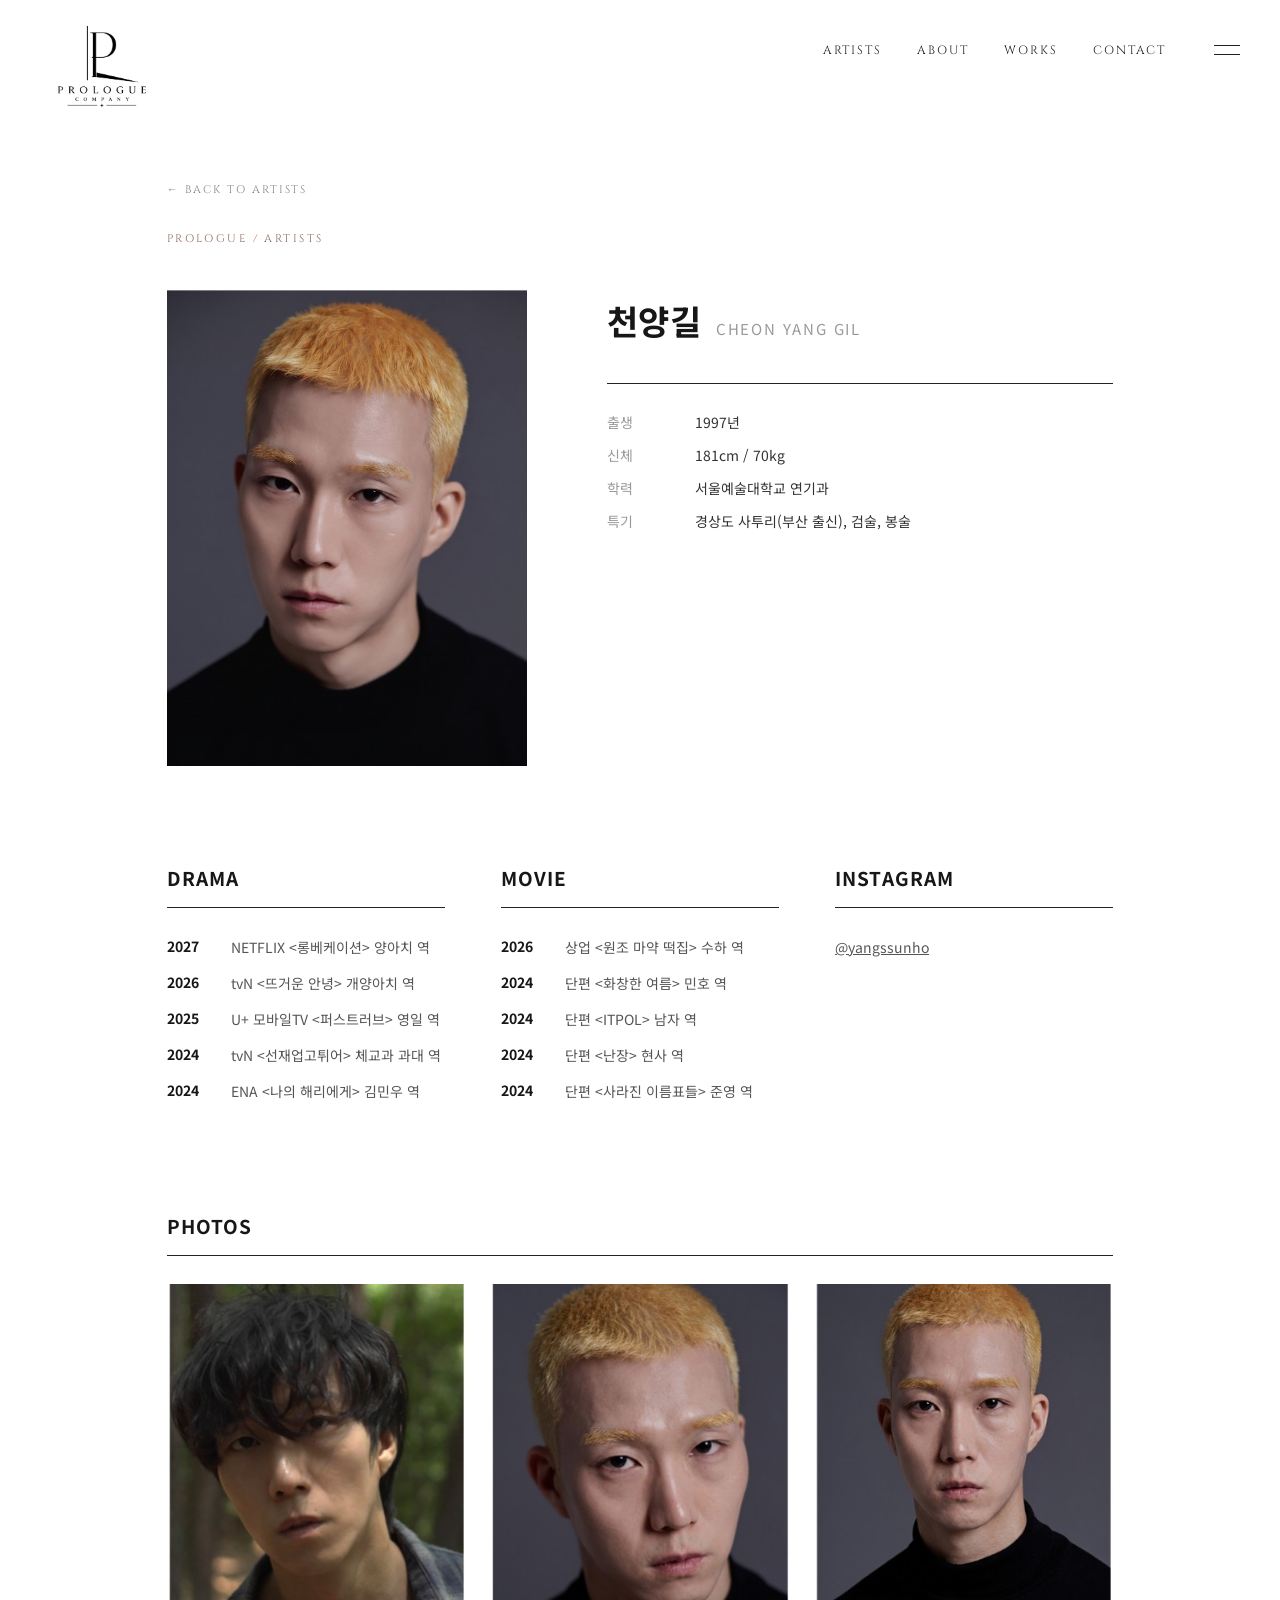
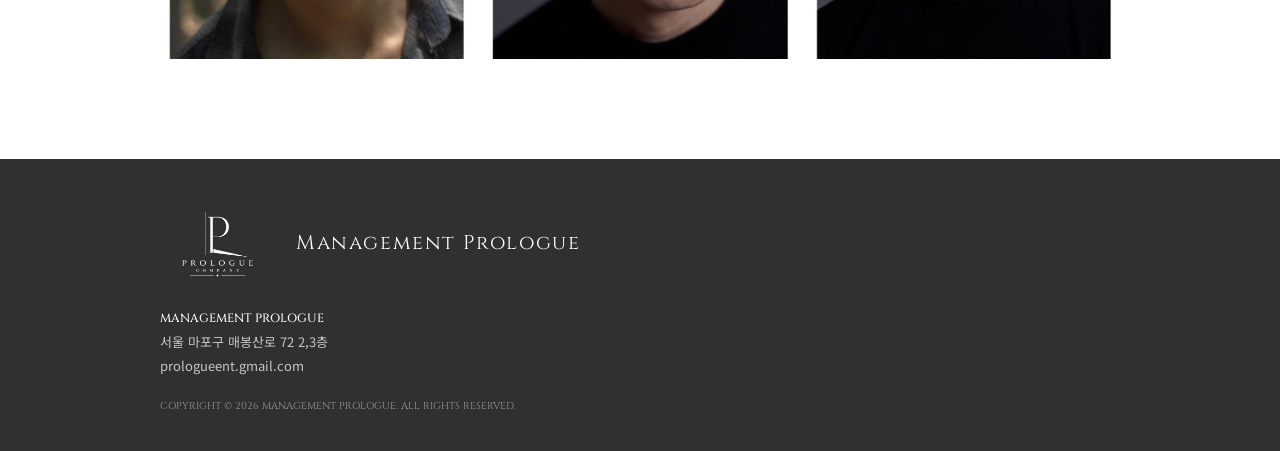
==== cheon.html @ 78cd396e "파비콘을 32x32 흰 배경 버전으로 교체" ====
<!DOCTYPE html>
<html lang="ko">
<head>
<meta charset="UTF-8">
<meta name="viewport" content="width=device-width, initial-scale=1">
<title>천양길 — PROLOGUE MANAGEMENT</title>
<link rel="icon" type="image/png" sizes="32x32" href="favicon.png">
<link href="https://fonts.googleapis.com/css2?family=Cormorant+Garamond:wght@400;500&family=Cinzel:wght@400;500&family=Noto+Sans+KR:wght@300;400;500;700&display=swap" rel="stylesheet">
<link rel="stylesheet" href="artist.css">
</head>
<body>
<header>
  <a class="logo" href="index.html" aria-label="메인 화면"><img src="main logo.png" alt="Prologue Management"></a>
  <nav>
    <a href="index.html#artists" aria-label="아티스트 화면 열기">ARTISTS</a>
    <a href="index.html#about">ABOUT</a>
    <a href="index.html#works">WORKS</a>
    <a href="index.html#contact">CONTACT</a>
    <span class="menu"></span>
  </nav>
</header>
<main class="profile">
  <a class="profile-back" href="index.html#artists">&larr; BACK TO ARTISTS</a>
  <div class="profile-kicker">PROLOGUE / ARTISTS</div>
  <div class="profile-main">
    <div class="profile-photo"><img src="cheon1.jpg" alt="천양길 배우 프로필 사진" style="object-position: center 18%;"></div>
    <div class="profile-info">
      <div class="profile-name">
        <h1>천양길 <span>CHEON YANG GIL</span></h1>
      </div>
      <dl class="profile-table">
        <div class="row"><dt>출생</dt><dd>1997년</dd></div>
        <div class="row"><dt>신체</dt><dd>181cm / 70kg</dd></div>
        <div class="row"><dt>학력</dt><dd>서울예술대학교 연기과</dd></div>
        <div class="row"><dt>특기</dt><dd>경상도 사투리(부산 출신), 검술, 봉술</dd></div>
      </dl>
    </div>
  </div>
  <div class="filmography">
    <section class="film">
      <h2>DRAMA</h2>
      <ul>
        <li><span class="year">2027</span><span class="work">NETFLIX &lt;롱베케이션&gt; 양아치 역</span></li>
        <li><span class="year">2026</span><span class="work">tvN &lt;뜨거운 안녕&gt; 개양아치 역</span></li>
        <li><span class="year">2025</span><span class="work">U+ 모바일TV &lt;퍼스트러브&gt; 영일 역</span></li>
        <li><span class="year">2024</span><span class="work">tvN &lt;선재업고튀어&gt; 체교과 과대 역</span></li>
        <li><span class="year">2024</span><span class="work">ENA &lt;나의 해리에게&gt; 김민우 역</span></li>
      </ul>
    </section>
    <section class="film">
      <h2>MOVIE</h2>
      <ul>
        <li><span class="year">2026</span><span class="work">상업 &lt;원조 마약 떡집&gt; 수하 역</span></li>
        <li><span class="year">2024</span><span class="work">단편 &lt;화창한 여름&gt; 민호 역</span></li>
        <li><span class="year">2024</span><span class="work">단편 &lt;ITPOL&gt; 남자 역</span></li>
        <li><span class="year">2024</span><span class="work">단편 &lt;난장&gt; 현사 역</span></li>
        <li><span class="year">2024</span><span class="work">단편 &lt;사라진 이름표들&gt; 준영 역</span></li>
      </ul>
    </section>
    <section class="film">
      <h2>INSTAGRAM</h2>
      <ul>
        <li><span class="work"><a href="https://www.instagram.com/yangssunho" target="_blank" rel="noopener" style="color:inherit;">@yangssunho</a></span></li>
      </ul>
    </section>
  </div>
  <div class="profile-gallery">
    <h2>PHOTOS</h2>
    <div class="gallery-grid">
      <button type="button" class="shot" data-full="cheon2.jpg" aria-label="천양길 사진 크게 보기"><img src="cheon2.jpg" alt="천양길 배우 사진 2" style="object-position: center 20%;"></button>
      <button type="button" class="shot" data-full="cheon3.jpg" aria-label="천양길 사진 크게 보기"><img src="cheon3.jpg" alt="천양길 배우 사진 3"></button>
      <button type="button" class="shot" data-full="cheon4.jpg" aria-label="천양길 사진 크게 보기"><img src="cheon4.jpg" alt="천양길 배우 사진 4"></button>
    </div>
  </div>
</main>
<div class="lightbox" id="lightbox" role="dialog" aria-modal="true" aria-label="사진 크게 보기">
  <button type="button" class="lightbox-close" aria-label="닫기">&times;</button>
  <img src="" alt="">
</div>
<footer class="site-footer">
  <div class="footer-inner">
    <div class="footer-brand">
      <img src="main logo.png" alt="Prologue logo">
      <h2>Management Prologue</h2>
    </div>
    <div class="footer-details">
      <strong>MANAGEMENT PROLOGUE</strong>
      <div>서울 마포구 매봉산로 72 2,3층</div>
      <div>prologueent.gmail.com</div>
    </div>
    <div class="footer-copyright">COPYRIGHT © 2026 MANAGEMENT PROLOGUE. ALL RIGHTS RESERVED.</div>
  </div>
</footer>
<script>
  const lightbox = document.getElementById('lightbox');
  const lightboxImg = lightbox.querySelector('img');
  document.querySelectorAll('.gallery-grid .shot').forEach(btn => {
    btn.addEventListener('click', () => {
      const img = btn.querySelector('img');
      lightboxImg.src = btn.dataset.full;
      lightboxImg.alt = img.alt;
      lightbox.classList.add('open');
      document.body.classList.add('lightbox-open');
    });
  });
  function closeLightbox() {
    lightbox.classList.remove('open');
    document.body.classList.remove('lightbox-open');
  }
  lightbox.addEventListener('click', closeLightbox);
  lightboxImg.addEventListener('click', event => event.stopPropagation());
  window.addEventListener('keydown', event => {
    if (event.key === 'Escape') closeLightbox();
  });
</script>
</body>
</html>
---- artist.css ----
/* 프로필 페이지 공통 스타일 */
* { margin: 0; padding: 0; box-sizing: border-box; }
body { background: #fff; color: #171717; font-family: "Noto Sans KR", sans-serif; }

header { position: fixed; top: 0; left: 0; right: 0; z-index: 10; display: flex; justify-content: space-between;
         align-items: flex-start; padding: 20px 40px; background: rgba(255,255,255,.58);
         -webkit-backdrop-filter: blur(12px); backdrop-filter: blur(12px); }
header .logo img { height: 90px; display: block; }
nav { display: flex; align-items: center; gap: 36px; padding-top: 22px; }
nav a { color: #222; text-decoration: none; font-family: "Cinzel", serif; font-size: 12px; letter-spacing: .15em; }
.menu { width: 26px; height: 10px; border-top: 1px solid #222; border-bottom: 1px solid #222; margin-left: 12px; }

.profile { max-width: 1100px; margin: 0 auto; padding: 174px 6vw 100px; }
.profile-back { display: inline-block; margin-bottom: 34px; color: #88837d; text-decoration: none;
                font-family: "Cinzel", serif; font-size: 11px; letter-spacing: .18em; transition: color .3s; }
.profile-back:hover { color: #171717; }
.profile-kicker { color: #8b6b58; font-family: "Cinzel", serif; font-size: 11px; letter-spacing: .22em; margin-bottom: 42px; }

.profile-main { display: grid; grid-template-columns: 360px 1fr; gap: 80px; align-items: start; }
.profile-photo { overflow: hidden; aspect-ratio: 3 / 4; background: #f0efec; }
.profile-photo img { display: block; width: 100%; height: 100%; object-fit: cover; object-position: center top; }
.profile-name { padding-top: 8px; }
.profile-name h1 { display: flex; align-items: baseline; flex-wrap: wrap; gap: 14px;
                   font-size: 34px; font-weight: 700; letter-spacing: .02em; }
.profile-name h1 span { font-size: 15px; font-weight: 400; color: #9a9a9a; letter-spacing: .12em; }
.profile-table { margin-top: 38px; padding-top: 28px; border-top: 1px solid #222; }
.profile-table .row { display: flex; margin-bottom: 13px; font-size: 14px; }
.profile-table .row dt { width: 88px; flex-shrink: 0; color: #999; }
.profile-table .row dd { color: #333; }

.filmography { margin-top: 96px; display: grid; grid-template-columns: repeat(3, minmax(0, 1fr)); gap: 56px; }
.film h2 { padding-bottom: 16px; border-bottom: 1px solid #222; margin-bottom: 28px;
           font-size: 19px; font-weight: 700; letter-spacing: .06em; }
.film ul { list-style: none; }
.film li { display: flex; gap: 22px; margin-bottom: 13px; font-size: 14px; }
.film .year { width: 42px; flex-shrink: 0; font-weight: 700; }
.film .work { color: #555; line-height: 1.65; }
.film .empty { color: #bbb; font-size: 13px; }

.profile-contact { margin-top: 80px; padding-top: 28px; border-top: 1px solid #e0ddd7;
                   display: flex; gap: 72px; flex-wrap: wrap; }
.contact-item h2 { font-size: 13px; font-weight: 700; letter-spacing: .1em; margin-bottom: 8px; }
.contact-item a, .contact-item p { color: #555; font-size: 14px; text-decoration: none; }
.contact-item a:hover { color: #171717; text-decoration: underline; }

.profile-gallery { margin-top: 96px; }
.profile-gallery h2 { padding-bottom: 16px; border-bottom: 1px solid #222; margin-bottom: 28px;
                      font-size: 19px; font-weight: 700; letter-spacing: .06em; }
.gallery-grid { display: grid; grid-template-columns: repeat(3, minmax(0, 1fr)); gap: 24px; }
.gallery-grid .shot { overflow: hidden; aspect-ratio: 4 / 5; background: #f0efec; padding: 0; border: 0; cursor: zoom-in; }
.gallery-grid .shot img { display: block; width: 100%; height: 100%; object-fit: cover;
                           transition: transform .7s cubic-bezier(.2,.65,.3,1); }
.gallery-grid .shot:hover img { transform: scale(1.035); }

.lightbox { position: fixed; inset: 0; z-index: 100; display: flex; align-items: center; justify-content: center;
            background: rgba(0,0,0,.88); opacity: 0; visibility: hidden; transition: opacity .3s, visibility .3s; cursor: zoom-out; }
.lightbox.open { opacity: 1; visibility: visible; }
.lightbox img { max-width: 88vw; max-height: 88vh; object-fit: contain; box-shadow: 0 8px 40px rgba(0,0,0,.5);
                transform: scale(.96); transition: transform .3s; cursor: default; }
.lightbox.open img { transform: scale(1); }
.lightbox-close { position: absolute; top: 26px; right: 34px; background: none; border: 0; color: #fff;
                  font-size: 34px; line-height: 1; cursor: pointer; font-family: inherit; opacity: .8; }
.lightbox-close:hover { opacity: 1; }
body.lightbox-open { overflow: hidden; }

.site-footer { background: #303030; color: #fff; padding: 48px 24px 38px; }
.footer-inner { width: min(960px, 100%); margin: 0 auto; }
.footer-brand { display: flex; align-items: center; gap: 24px; margin-bottom: 28px; }
.footer-brand img { width: 112px; height: 72px; object-fit: contain; filter: brightness(0) invert(1); }
.footer-brand h2 { font-family: "Cinzel", serif; font-size: 20px; font-weight: 400; letter-spacing: .08em; }
.footer-details { color: #c5c5c5; font-size: 13px; line-height: 1.9; }
.footer-details strong { display: block; color: #fff; font-family: "Cinzel", serif; font-size: 12px; font-weight: 500; }
.footer-details a { color: inherit; text-decoration: none; }
.footer-copyright { margin-top: 20px; color: #999; font-family: "Cinzel", serif; font-size: 10px; }

@media (max-width: 800px) {
  header { padding: 14px 18px; }
  header .logo img { height: 60px; }
  nav a { display: none; }
  nav a[href="index.html#artists"] { display: inline-block; }
  nav { gap: 12px; padding-top: 12px; }
  .profile { padding: 132px 22px 72px; }
  .profile-main { grid-template-columns: 1fr; gap: 40px; }
  .profile-photo { max-width: 420px; }
  .profile-name h1 { font-size: 28px; }
  .filmography { grid-template-columns: 1fr; gap: 46px; margin-top: 64px; }
  .profile-contact { gap: 32px; margin-top: 56px; }
  .profile-gallery { margin-top: 64px; }
  .gallery-grid { grid-template-columns: 1fr; gap: 22px; }
  .site-footer { padding: 36px 22px 30px; }
  .footer-brand { align-items: flex-start; gap: 16px; margin-bottom: 22px; }
  .footer-brand img { width: 86px; height: 58px; }
  .footer-brand h2 { padding-top: 12px; font-size: 16px; }
  .footer-details { font-size: 12px; }
}
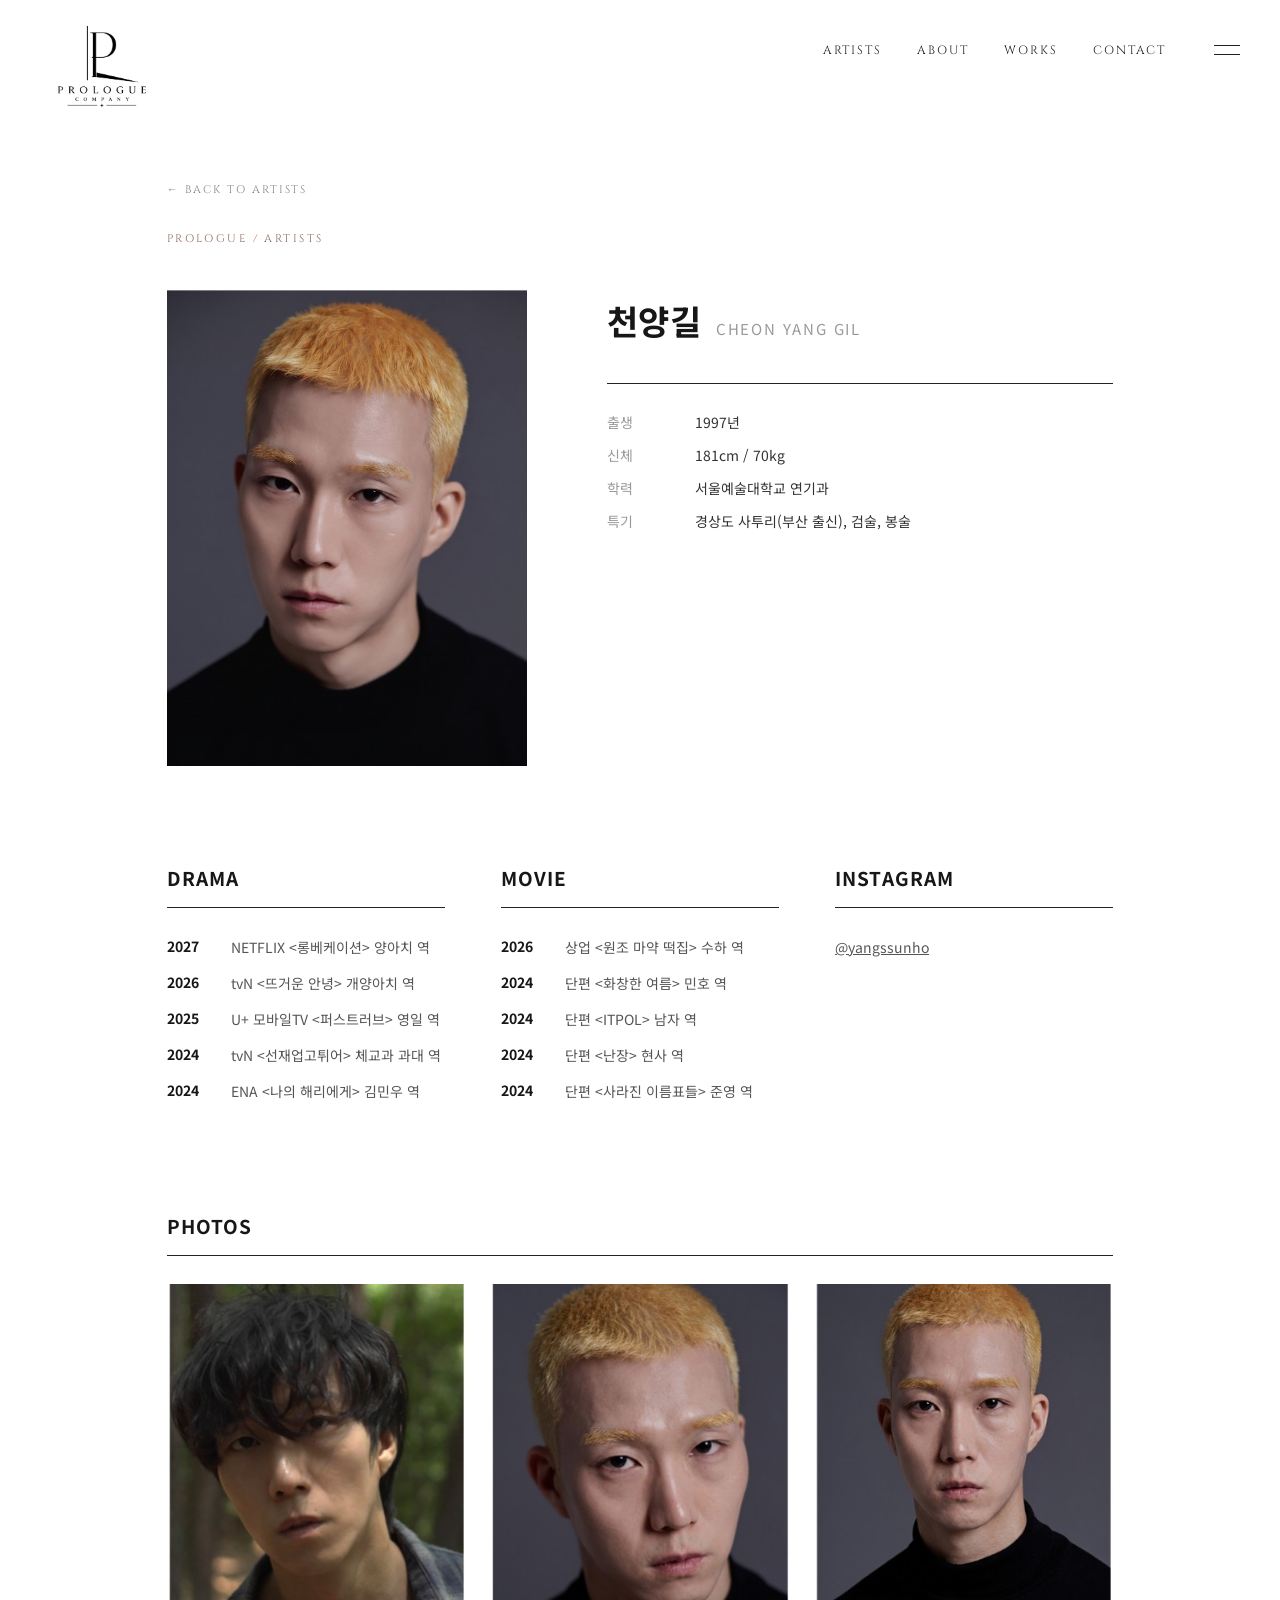
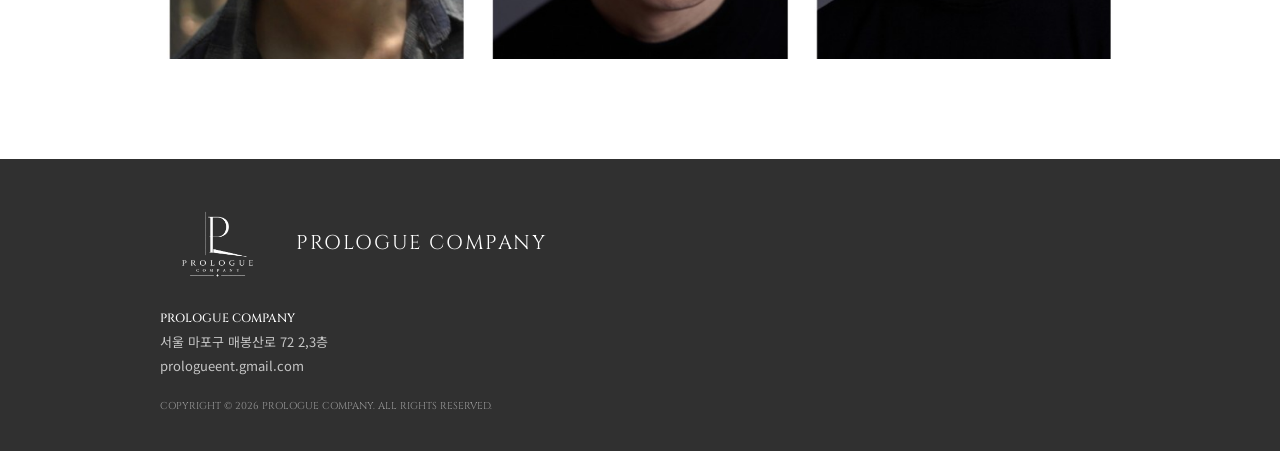
==== commit dfc87805: "푸터 회사명을 PROLOGUE COMPANY로 변경" ====
--- a/cheon.html
+++ b/cheon.html
@@ -4,7 +4,7 @@
 <meta charset="UTF-8">
 <meta name="viewport" content="width=device-width, initial-scale=1">
 <title>천양길 — PROLOGUE MANAGEMENT</title>
-<link rel="icon" type="image/png" sizes="32x32" href="favicon.png">
+<link rel="icon" type="image/png" sizes="64x64" href="favicon.png?v=2">
 <link href="https://fonts.googleapis.com/css2?family=Cormorant+Garamond:wght@400;500&family=Cinzel:wght@400;500&family=Noto+Sans+KR:wght@300;400;500;700&display=swap" rel="stylesheet">
 <link rel="stylesheet" href="artist.css">
 </head>
@@ -81,14 +81,14 @@
   <div class="footer-inner">
     <div class="footer-brand">
       <img src="main logo.png" alt="Prologue logo">
-      <h2>Management Prologue</h2>
+      <h2>PROLOGUE COMPANY</h2>
     </div>
     <div class="footer-details">
-      <strong>MANAGEMENT PROLOGUE</strong>
+      <strong>PROLOGUE COMPANY</strong>
       <div>서울 마포구 매봉산로 72 2,3층</div>
       <div>prologueent.gmail.com</div>
     </div>
-    <div class="footer-copyright">COPYRIGHT © 2026 MANAGEMENT PROLOGUE. ALL RIGHTS RESERVED.</div>
+    <div class="footer-copyright">COPYRIGHT © 2026 PROLOGUE COMPANY. ALL RIGHTS RESERVED.</div>
   </div>
 </footer>
 <script>
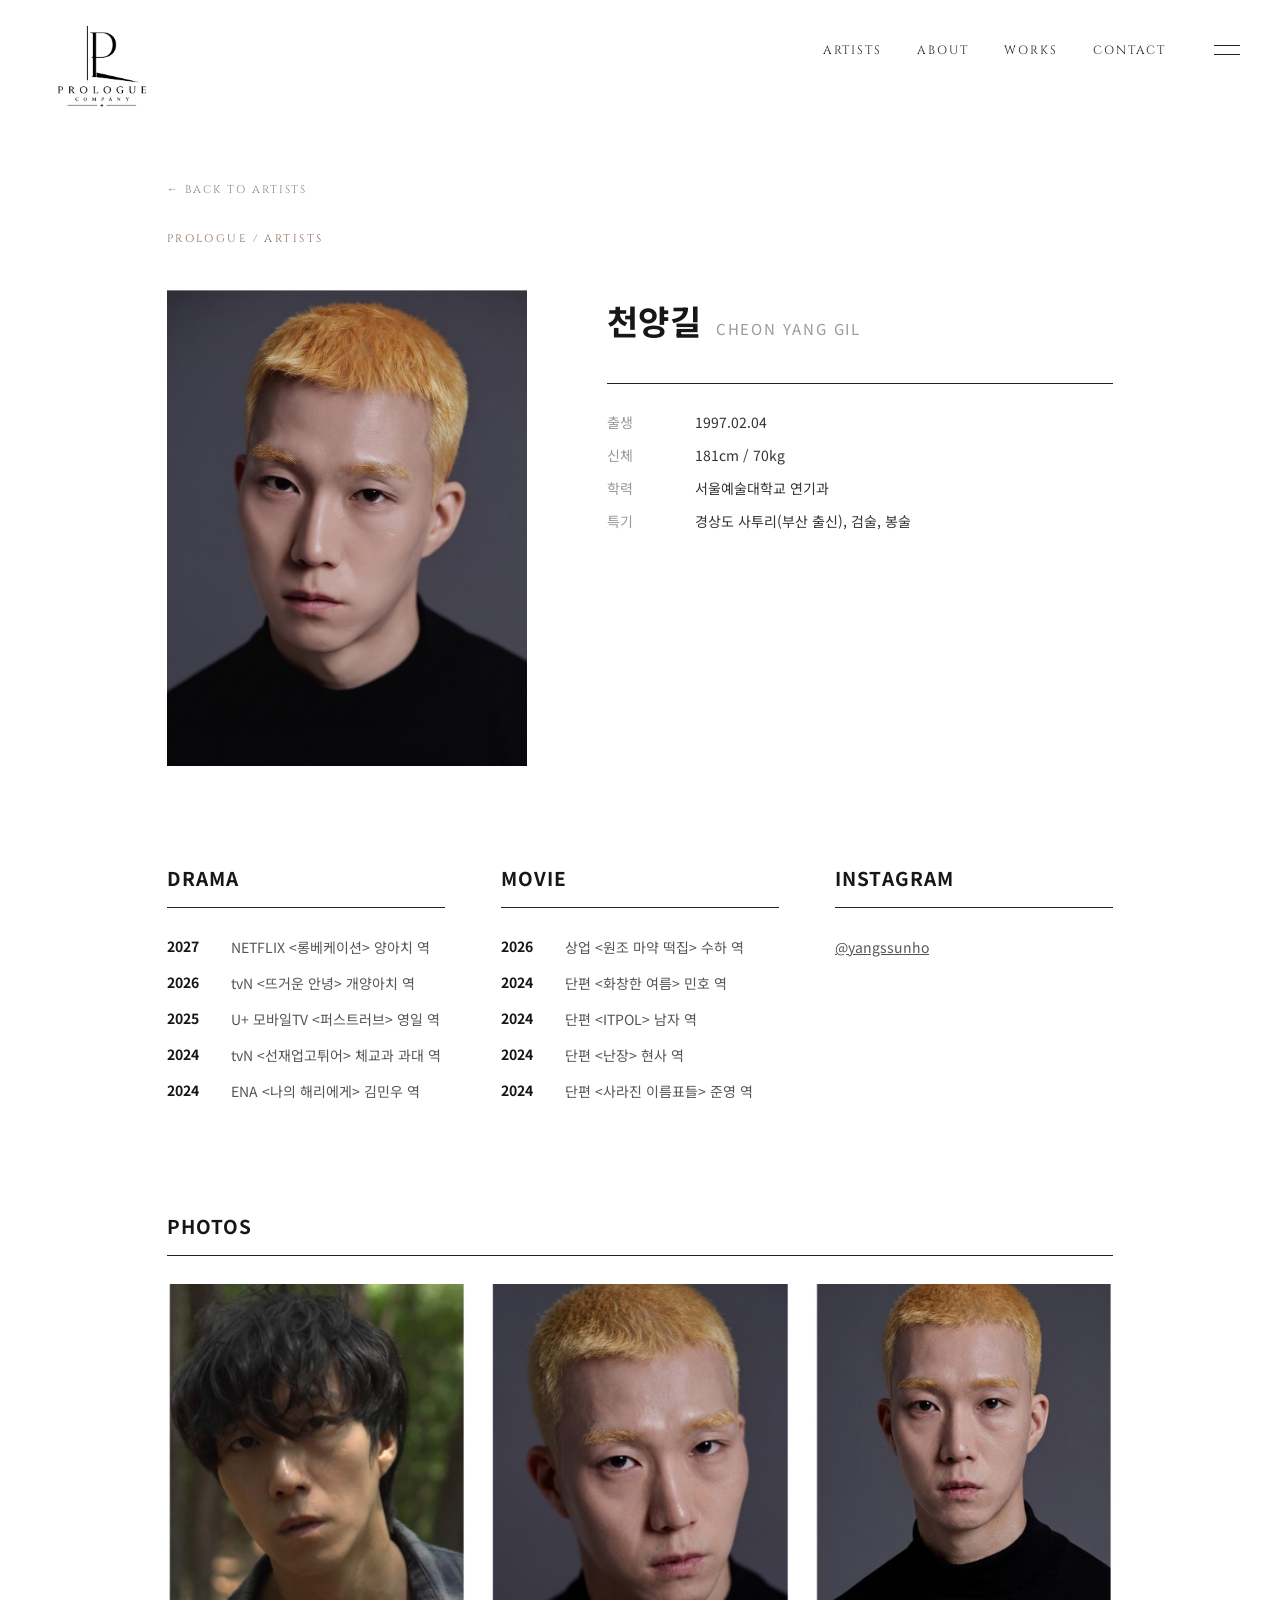
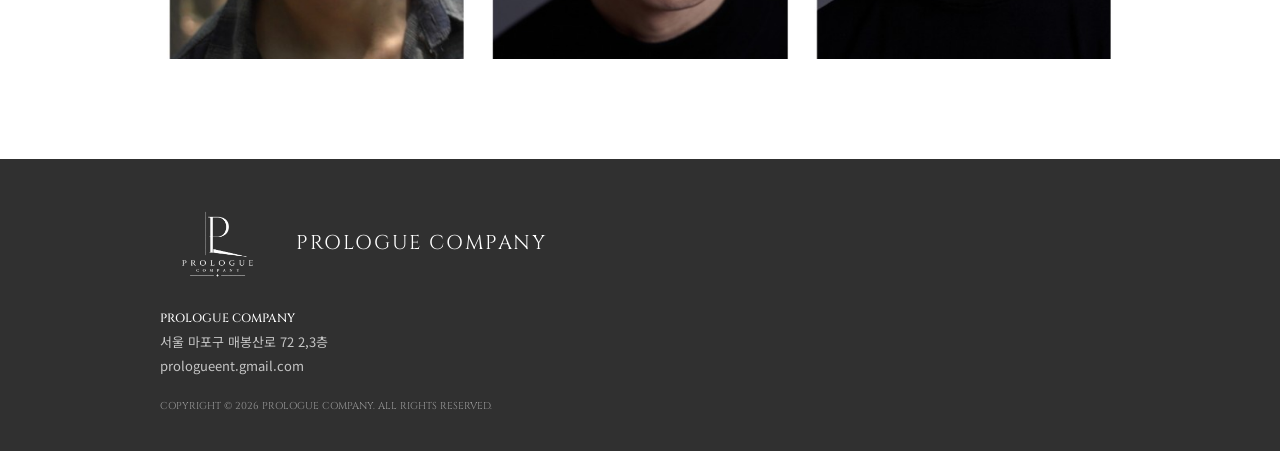
==== commit b50b5a7e: "배우 생년월일 입력 (양길 02.04, 혜린 06.09, 신비 11.14)" ====
--- a/cheon.html
+++ b/cheon.html
@@ -3,7 +3,7 @@
 <head>
 <meta charset="UTF-8">
 <meta name="viewport" content="width=device-width, initial-scale=1">
-<title>천양길 — PROLOGUE MANAGEMENT</title>
+<title>천양길 — PROLOGUE COMPANY</title>
 <link rel="icon" type="image/png" sizes="64x64" href="favicon.png?v=2">
 <link href="https://fonts.googleapis.com/css2?family=Cormorant+Garamond:wght@400;500&family=Cinzel:wght@400;500&family=Noto+Sans+KR:wght@300;400;500;700&display=swap" rel="stylesheet">
 <link rel="stylesheet" href="artist.css">
@@ -29,7 +29,7 @@
         <h1>천양길 <span>CHEON YANG GIL</span></h1>
       </div>
       <dl class="profile-table">
-        <div class="row"><dt>출생</dt><dd>1997년</dd></div>
+        <div class="row"><dt>출생</dt><dd>1997.02.04</dd></div>
         <div class="row"><dt>신체</dt><dd>181cm / 70kg</dd></div>
         <div class="row"><dt>학력</dt><dd>서울예술대학교 연기과</dd></div>
         <div class="row"><dt>특기</dt><dd>경상도 사투리(부산 출신), 검술, 봉술</dd></div>
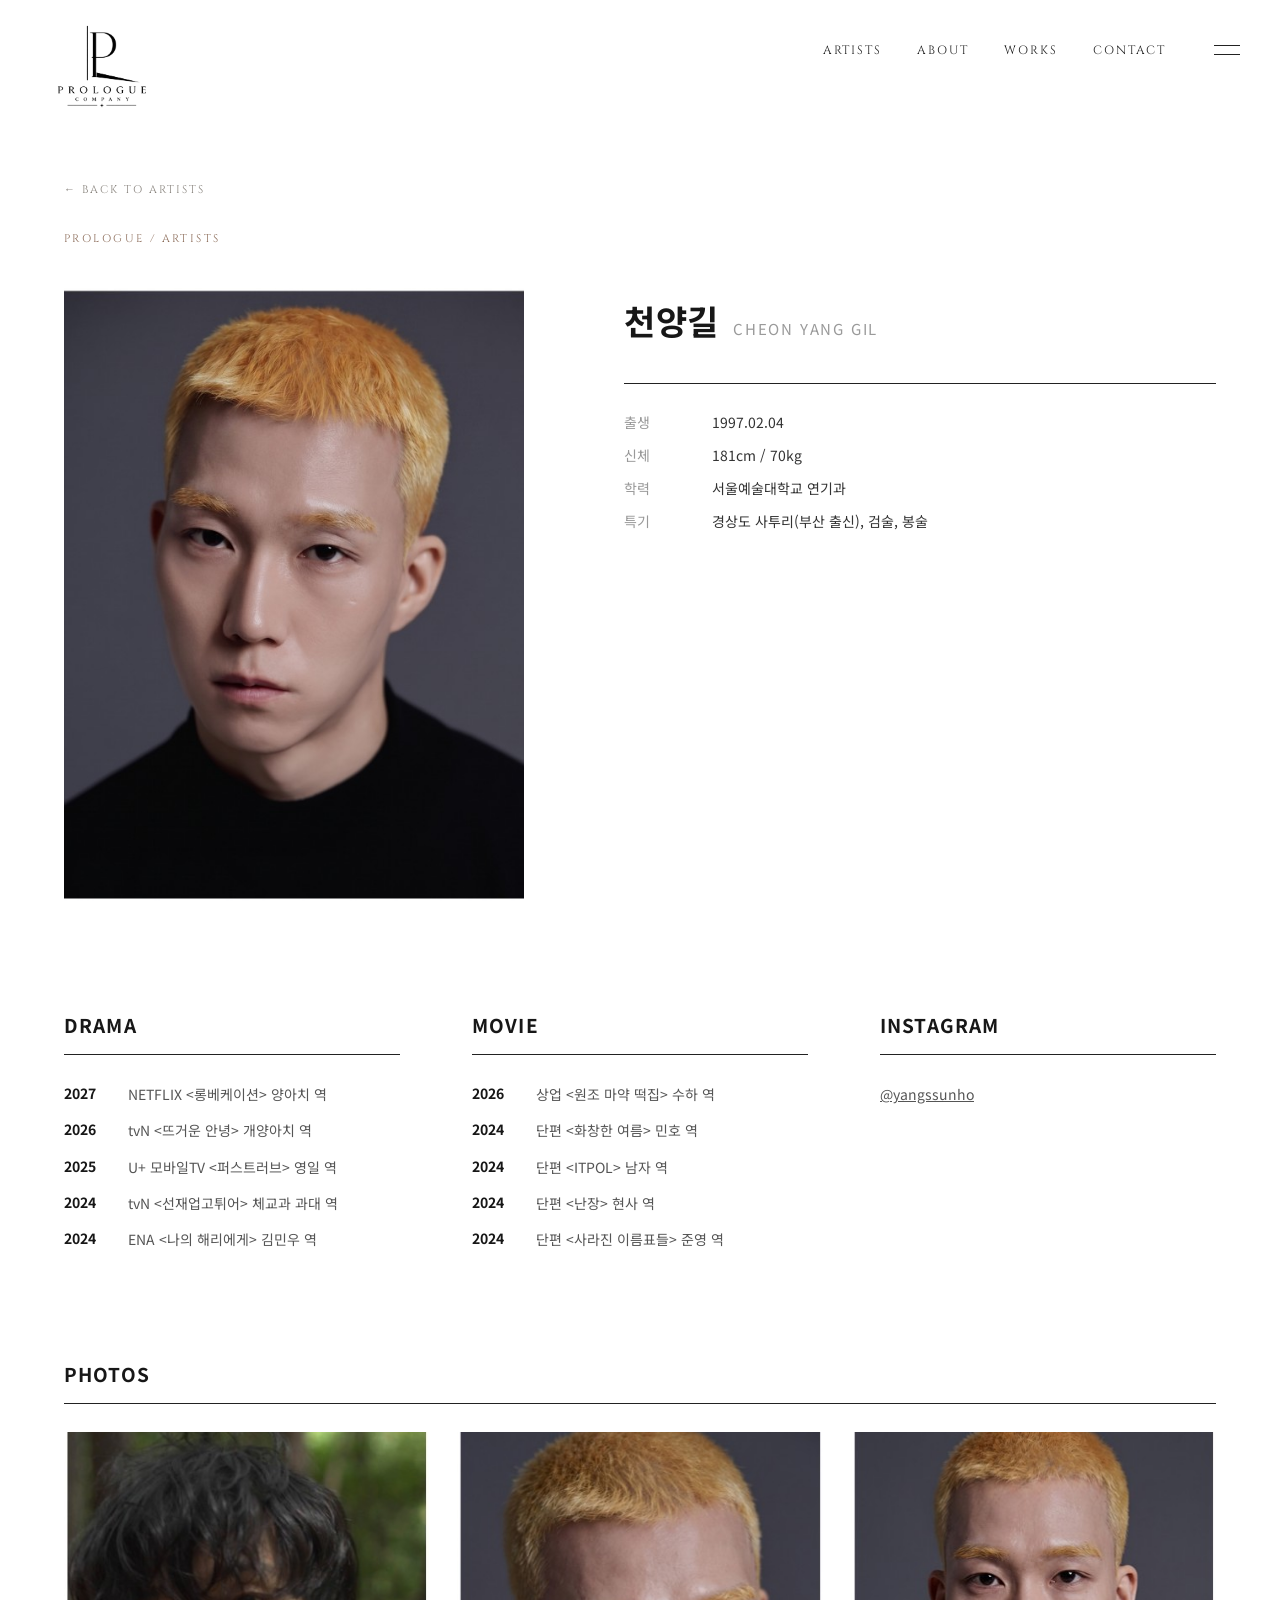
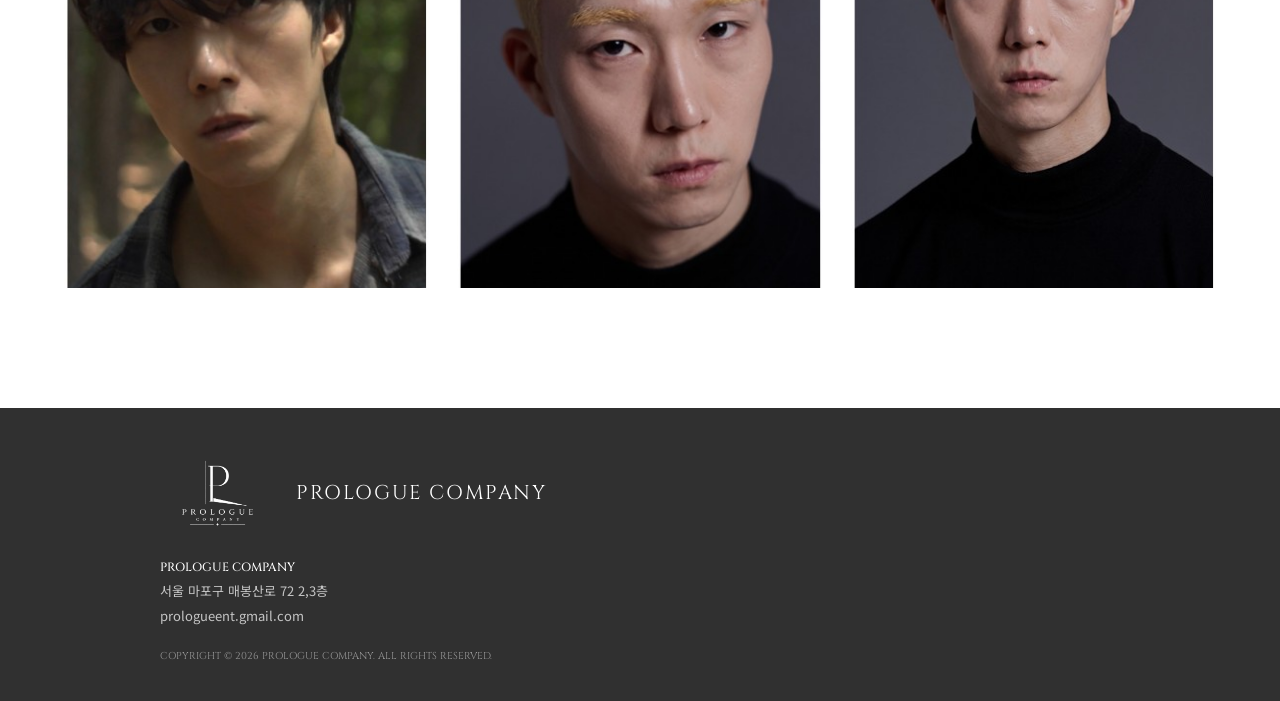
==== commit 453533f4: "CSS 캐시 우회용 버전 쿼리 추가" ====
--- a/cheon.html
+++ b/cheon.html
@@ -6,7 +6,7 @@
 <title>천양길 — PROLOGUE COMPANY</title>
 <link rel="icon" type="image/png" sizes="64x64" href="favicon.png?v=2">
 <link href="https://fonts.googleapis.com/css2?family=Cormorant+Garamond:wght@400;500&family=Cinzel:wght@400;500&family=Noto+Sans+KR:wght@300;400;500;700&display=swap" rel="stylesheet">
-<link rel="stylesheet" href="artist.css">
+<link rel="stylesheet" href="artist.css?v=2">
 </head>
 <body>
 <header>
--- a/artist.css
+++ b/artist.css
@@ -10,13 +10,13 @@
 nav a { color: #222; text-decoration: none; font-family: "Cinzel", serif; font-size: 12px; letter-spacing: .15em; }
 .menu { width: 26px; height: 10px; border-top: 1px solid #222; border-bottom: 1px solid #222; margin-left: 12px; }
 
-.profile { max-width: 1100px; margin: 0 auto; padding: 174px 6vw 100px; }
+.profile { max-width: 1400px; margin: 0 auto; padding: 174px 5vw 120px; }
 .profile-back { display: inline-block; margin-bottom: 34px; color: #88837d; text-decoration: none;
                 font-family: "Cinzel", serif; font-size: 11px; letter-spacing: .18em; transition: color .3s; }
 .profile-back:hover { color: #171717; }
 .profile-kicker { color: #8b6b58; font-family: "Cinzel", serif; font-size: 11px; letter-spacing: .22em; margin-bottom: 42px; }
 
-.profile-main { display: grid; grid-template-columns: 360px 1fr; gap: 80px; align-items: start; }
+.profile-main { display: grid; grid-template-columns: 460px 1fr; gap: 100px; align-items: start; }
 .profile-photo { overflow: hidden; aspect-ratio: 3 / 4; background: #f0efec; }
 .profile-photo img { display: block; width: 100%; height: 100%; object-fit: cover; object-position: center top; }
 .profile-name { padding-top: 8px; }
@@ -28,7 +28,7 @@
 .profile-table .row dt { width: 88px; flex-shrink: 0; color: #999; }
 .profile-table .row dd { color: #333; }
 
-.filmography { margin-top: 96px; display: grid; grid-template-columns: repeat(3, minmax(0, 1fr)); gap: 56px; }
+.filmography { margin-top: 110px; display: grid; grid-template-columns: repeat(3, minmax(0, 1fr)); gap: 72px; }
 .film h2 { padding-bottom: 16px; border-bottom: 1px solid #222; margin-bottom: 28px;
            font-size: 19px; font-weight: 700; letter-spacing: .06em; }
 .film ul { list-style: none; }
@@ -46,7 +46,7 @@
 .profile-gallery { margin-top: 96px; }
 .profile-gallery h2 { padding-bottom: 16px; border-bottom: 1px solid #222; margin-bottom: 28px;
                       font-size: 19px; font-weight: 700; letter-spacing: .06em; }
-.gallery-grid { display: grid; grid-template-columns: repeat(3, minmax(0, 1fr)); gap: 24px; }
+.gallery-grid { display: grid; grid-template-columns: repeat(3, minmax(0, 1fr)); gap: 28px; }
 .gallery-grid .shot { overflow: hidden; aspect-ratio: 4 / 5; background: #f0efec; padding: 0; border: 0; cursor: zoom-in; }
 .gallery-grid .shot img { display: block; width: 100%; height: 100%; object-fit: cover;
                            transition: transform .7s cubic-bezier(.2,.65,.3,1); }
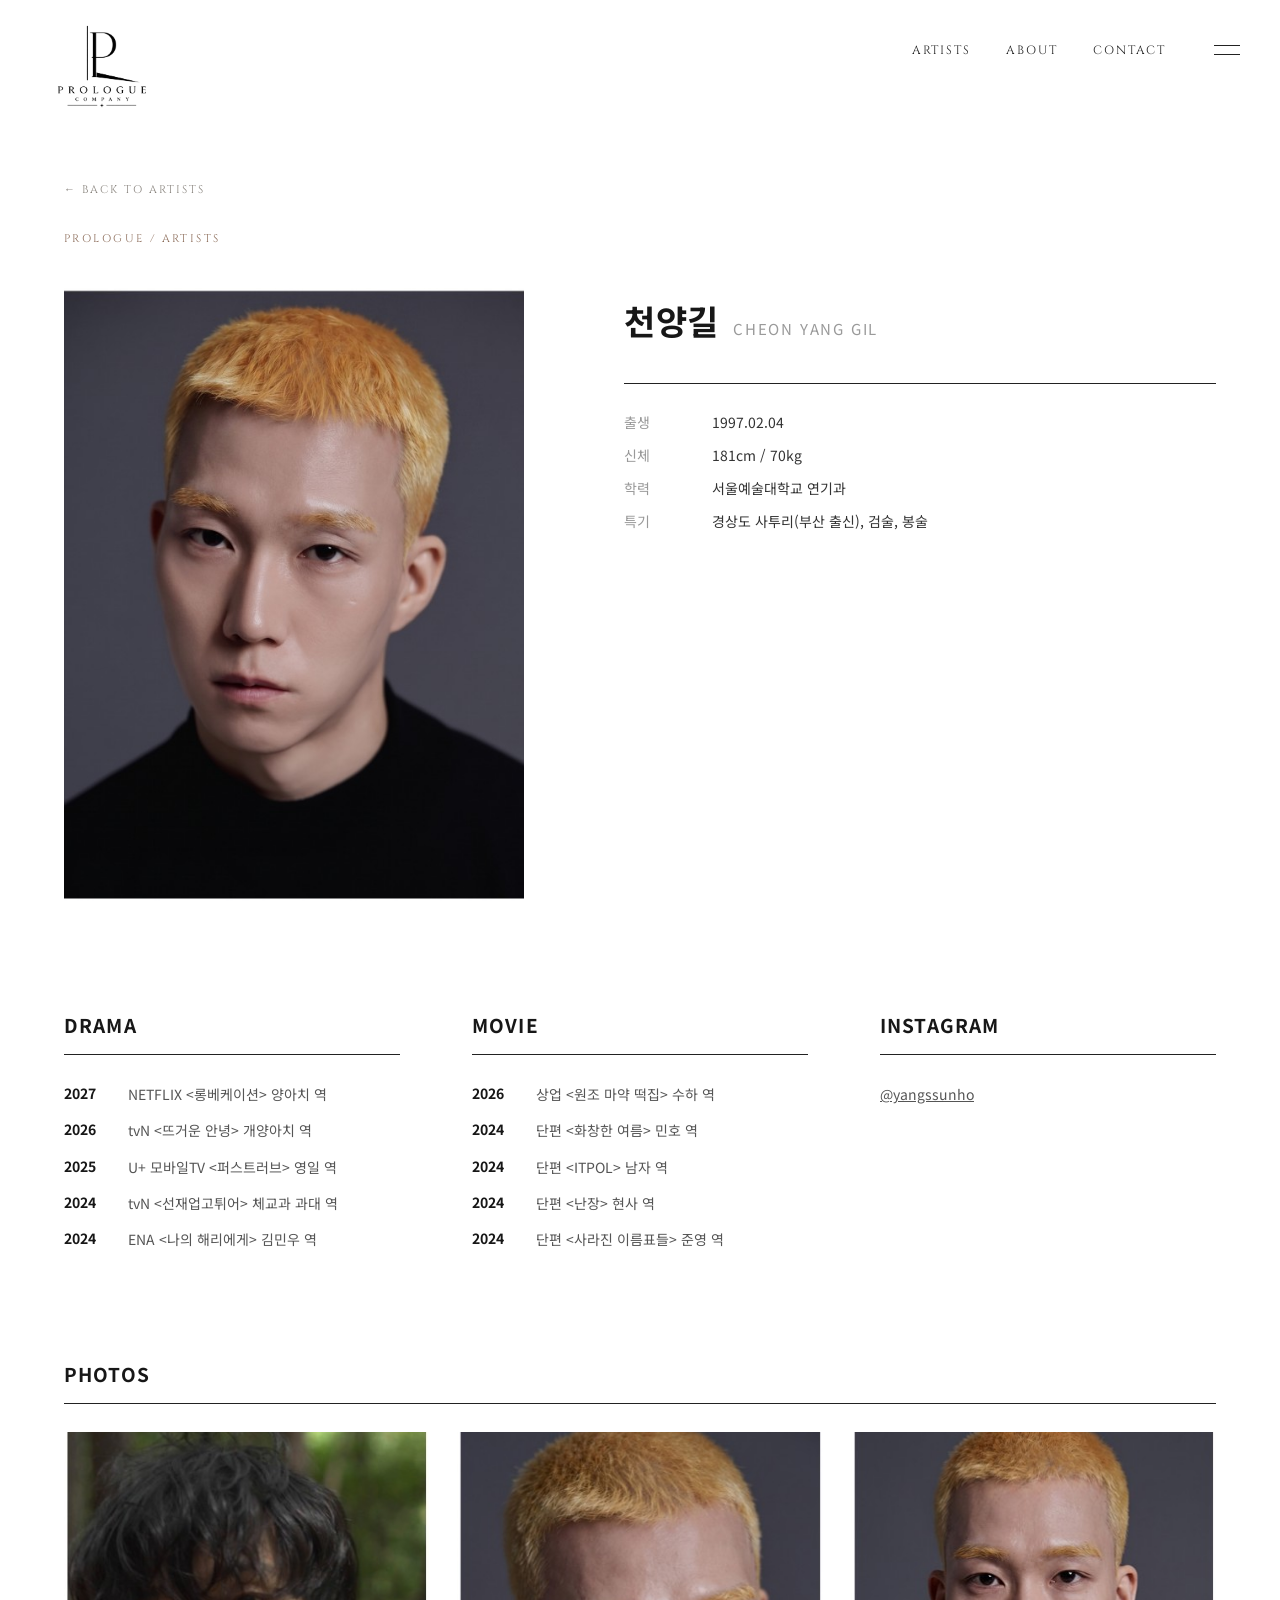
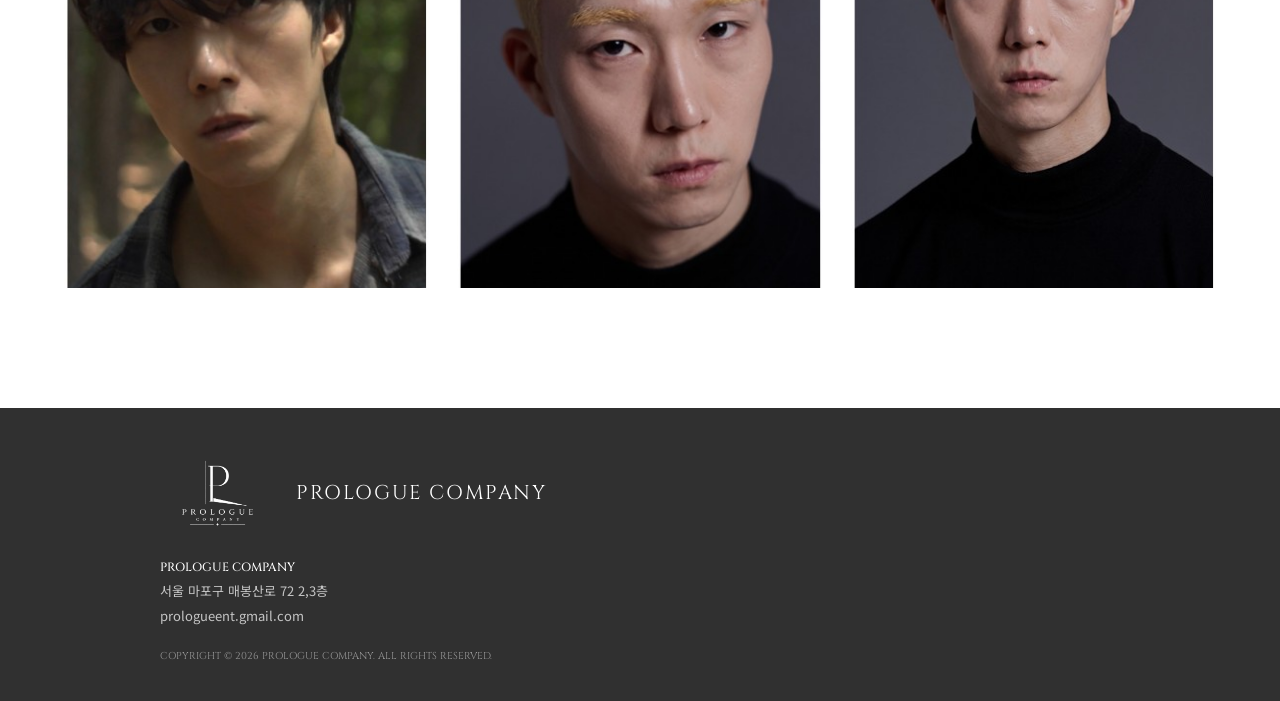
==== commit 3aeb5833: "내비게이션에서 WORKS 탭 제거" ====
--- a/cheon.html
+++ b/cheon.html
@@ -14,7 +14,6 @@
   <nav>
     <a href="index.html#artists" aria-label="아티스트 화면 열기">ARTISTS</a>
     <a href="index.html#about">ABOUT</a>
-    <a href="index.html#works">WORKS</a>
     <a href="index.html#contact">CONTACT</a>
     <span class="menu"></span>
   </nav>
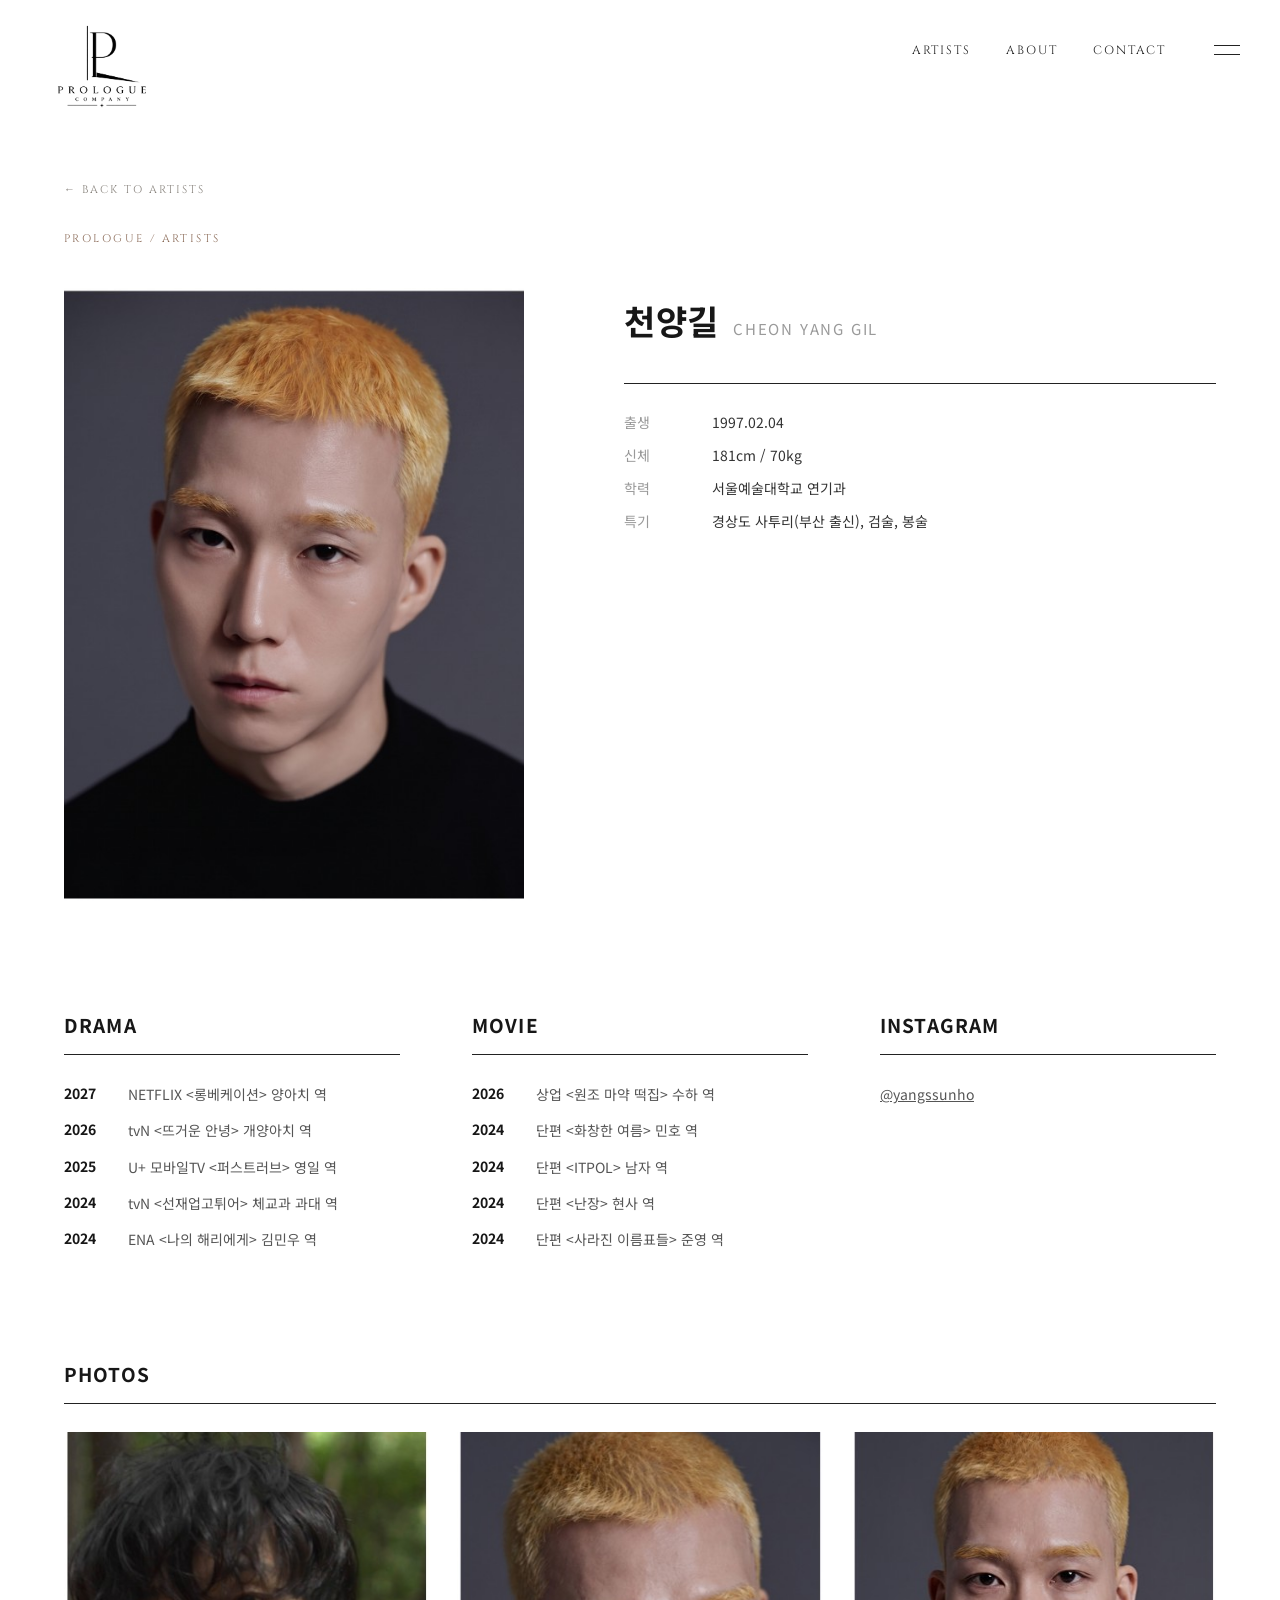
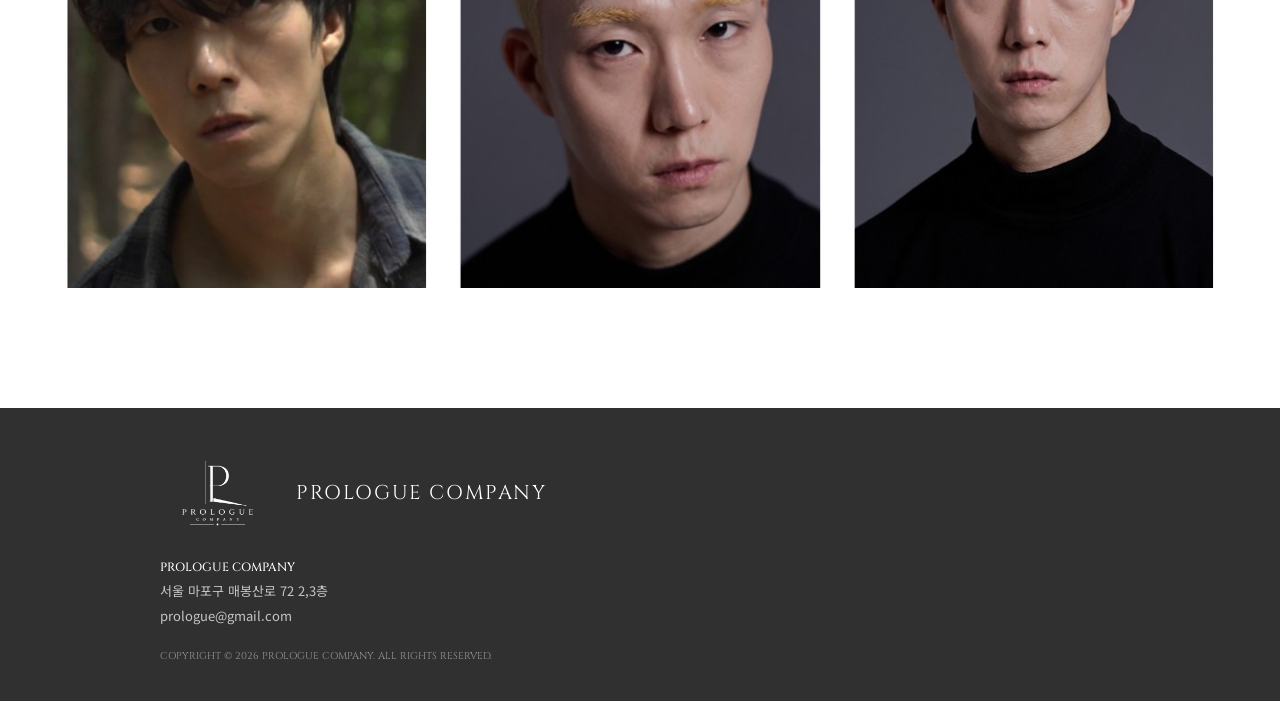
==== commit 28e1c0b1: "Add Naver site verification and Korean company name Co-authored-by: Copilot <223556219+Copilot@users" ====
--- a/cheon.html
+++ b/cheon.html
@@ -3,7 +3,7 @@
 <head>
 <meta charset="UTF-8">
 <meta name="viewport" content="width=device-width, initial-scale=1">
-<title>천양길 — PROLOGUE COMPANY</title>
+<title>천양길 — 프롤로그 컴퍼니 | PROLOGUE COMPANY</title>
 <link rel="icon" type="image/png" sizes="64x64" href="favicon.png?v=2">
 <link href="https://fonts.googleapis.com/css2?family=Cormorant+Garamond:wght@400;500&family=Cinzel:wght@400;500&family=Noto+Sans+KR:wght@300;400;500;700&display=swap" rel="stylesheet">
 <link rel="stylesheet" href="artist.css?v=2">
@@ -85,7 +85,7 @@
     <div class="footer-details">
       <strong>PROLOGUE COMPANY</strong>
       <div>서울 마포구 매봉산로 72 2,3층</div>
-      <div>prologueent.gmail.com</div>
+      <div>prologue@gmail.com</div>
     </div>
     <div class="footer-copyright">COPYRIGHT © 2026 PROLOGUE COMPANY. ALL RIGHTS RESERVED.</div>
   </div>
